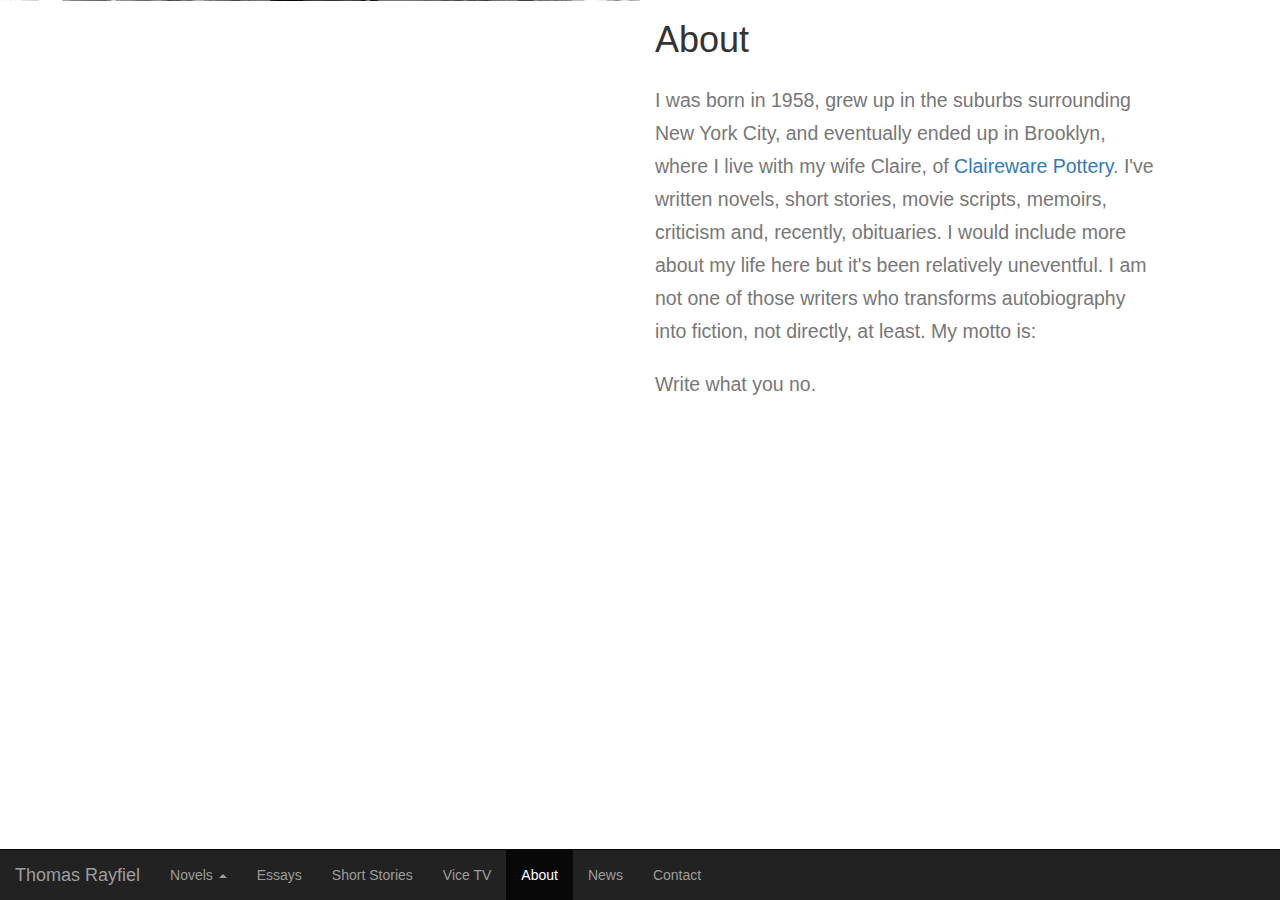
==== about.html @ d5176846 "added contact page stub, linked name in navbar to index" ====
<!DOCTYPE html>
<html lang="en">
  

<head>
    <meta charset="ANSI">
    <meta http-equiv="X-UA-Compatible" content="IE=edge">
    <meta name="viewport" content="width=device-width, initial-scale=1">
    <title>Thomas Rayfiel</title>


  <script src="https://ajax.googleapis.com/ajax/libs/jquery/1.12.4/jquery.min.js"></script>
  <link rel="stylesheet" href="https://maxcdn.bootstrapcdn.com/bootstrap/3.3.6/css/bootstrap.min.css">
  <script src="https://maxcdn.bootstrapcdn.com/bootstrap/3.3.6/js/bootstrap.min.js"></script>
 <link rel="stylesheet" href="style.css">
 <![endif]-->
</head>

<body>
<div id="header">

<nav class="navbar navbar-inverse navbar-fixed-bottom">
  <div class="container-fluid">
    <!-- Brand and toggle get grouped for better mobile display -->

    <div class="navbar-header">
<a class="navbar-brand" href="index.html">Thomas Rayfiel</a>

      <button type="button" class="navbar-toggle collapsed" data-toggle="collapse" data-target="#menubar" aria-expanded="false">
        <span class="sr-only">Toggle navigation</span>
        <span class="icon-bar"></span>
        <span class="icon-bar"></span>
        <span class="icon-bar"></span>
      </button>

    </div>
    <!-- Collect the nav links, forms, and other content for toggling -->
    <div class="collapse navbar-collapse" id="menubar">
      <ul class="nav navbar-nav">
        <li class="dropdown">
          <a href="#" class="dropdown-toggle" data-toggle="dropdown" role="button" aria-haspopup="true" aria-expanded="false">Novels <span class="caret"></span></a>
          <ul class="dropdown-menu">
            <li><a href="novels.html#splitlevels">Split-Levels</a></li>
            <li><a href="novels.html#colonygirl">Colony Girl</a></li>
            <li><a href="novels.html#eveinthecity">Eve in the City</a></li>
            <li><a href="novels.html#parallelplay">Parallel Play</a></li>
            <li><a href="novels.html#timeamongthedead">Time Among the Dead</a></li>
            <li><a href="novels.html#inpinelight">In Pinelight</a></li>
            <li><a href="novels.html#genius">Genius</a></li>
            <li><a href="novels.html#lutwidgefinch">Lutwidge Finch</a></li>
          </ul>
        </li>
        <li><a href="essays.html">Essays</a></li>
        <li><a href="shortstories.html">Short Stories</a></li>
        <li><a href="vicetv.html">Vice TV</a></li>
        <li class="active"><a href="about.html">About</a></li>
        <li><a href="news.html">News</a></li>
        <li><a href="contact.html">Contact</a></li>
      </ul>
    </div><!-- /.navbar-collapse -->
  </div><!-- /.container-fluid -->
</nav>
</div>


<div class="container-fluid" style="height:100%">
<div class="row" style="height:100%">
<div class="col-md-6 col-xs-6" style="background:url('authorphotos/milkcartons.jpg'); background-position: center; height:110%; background-size: cover;"></div>
<div class="col-md-5 col-xs-5">
<h1>About</h1>
<h2><small>I was born in 1958, grew up in the suburbs surrounding New York City, and eventually ended up in Brooklyn, where I live with my wife Claire, of <a href="http://claireware.net">Claireware Pottery</a>.  I've written novels, short stories, movie scripts, memoirs, criticism and, recently, obituaries.  I would include more about my life here but it's been relatively uneventful. I am not one of those writers who transforms autobiography into fiction, not directly, at least. My motto is:</small></h2>

<h2><small>Write what you no.</small></h2>

</div>
</div>
</div>

</body>
</html>
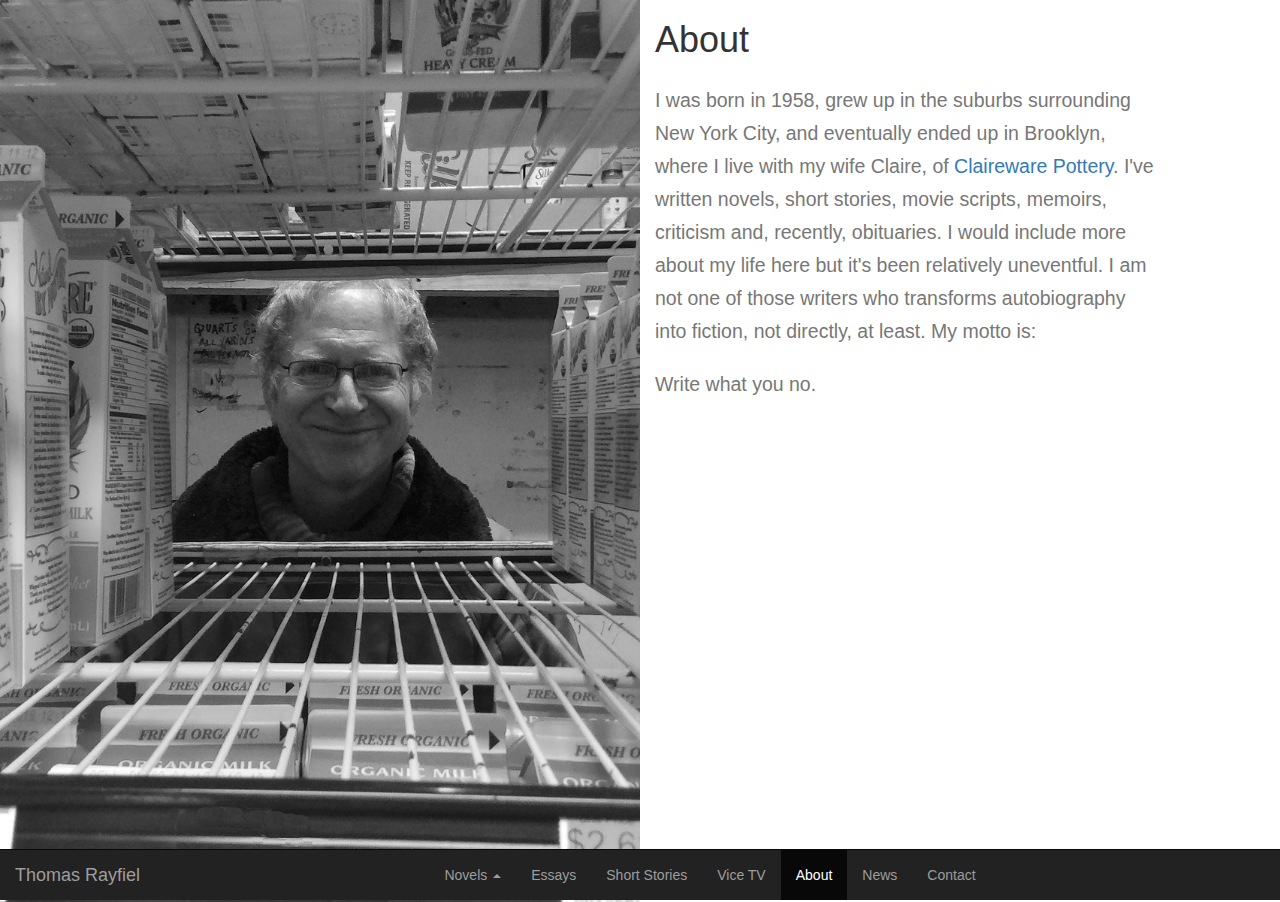
==== commit e4aef60c: "added image versions of pdfs" ====
--- a/about.html
+++ b/about.html
@@ -1,80 +1,81 @@
-<!DOCTYPE html>
-<html lang="en">
-  
-
-<head>
-    <meta charset="ANSI">
-    <meta http-equiv="X-UA-Compatible" content="IE=edge">
-    <meta name="viewport" content="width=device-width, initial-scale=1">
-    <title>Thomas Rayfiel</title>
-
-
-  <script src="https://ajax.googleapis.com/ajax/libs/jquery/1.12.4/jquery.min.js"></script>
-  <link rel="stylesheet" href="https://maxcdn.bootstrapcdn.com/bootstrap/3.3.6/css/bootstrap.min.css">
-  <script src="https://maxcdn.bootstrapcdn.com/bootstrap/3.3.6/js/bootstrap.min.js"></script>
- <link rel="stylesheet" href="style.css">
- <![endif]-->
-</head>
-
-<body>
-<div id="header">
-
-<nav class="navbar navbar-inverse navbar-fixed-bottom">
-  <div class="container-fluid">
-    <!-- Brand and toggle get grouped for better mobile display -->
-
-    <div class="navbar-header">
-<a class="navbar-brand" href="index.html">Thomas Rayfiel</a>
-
-      <button type="button" class="navbar-toggle collapsed" data-toggle="collapse" data-target="#menubar" aria-expanded="false">
-        <span class="sr-only">Toggle navigation</span>
-        <span class="icon-bar"></span>
-        <span class="icon-bar"></span>
-        <span class="icon-bar"></span>
-      </button>
-
-    </div>
-    <!-- Collect the nav links, forms, and other content for toggling -->
-    <div class="collapse navbar-collapse" id="menubar">
-      <ul class="nav navbar-nav">
-        <li class="dropdown">
-          <a href="#" class="dropdown-toggle" data-toggle="dropdown" role="button" aria-haspopup="true" aria-expanded="false">Novels <span class="caret"></span></a>
-          <ul class="dropdown-menu">
-            <li><a href="novels.html#splitlevels">Split-Levels</a></li>
-            <li><a href="novels.html#colonygirl">Colony Girl</a></li>
-            <li><a href="novels.html#eveinthecity">Eve in the City</a></li>
-            <li><a href="novels.html#parallelplay">Parallel Play</a></li>
-            <li><a href="novels.html#timeamongthedead">Time Among the Dead</a></li>
-            <li><a href="novels.html#inpinelight">In Pinelight</a></li>
-            <li><a href="novels.html#genius">Genius</a></li>
-            <li><a href="novels.html#lutwidgefinch">Lutwidge Finch</a></li>
-          </ul>
-        </li>
-        <li><a href="essays.html">Essays</a></li>
-        <li><a href="shortstories.html">Short Stories</a></li>
-        <li><a href="vicetv.html">Vice TV</a></li>
-        <li class="active"><a href="about.html">About</a></li>
-        <li><a href="news.html">News</a></li>
-        <li><a href="contact.html">Contact</a></li>
-      </ul>
-    </div><!-- /.navbar-collapse -->
-  </div><!-- /.container-fluid -->
-</nav>
-</div>
-
-
-<div class="container-fluid" style="height:100%">
-<div class="row" style="height:100%">
-<div class="col-md-6 col-xs-6" style="background:url('authorphotos/milkcartons.jpg'); background-position: center; height:110%; background-size: cover;"></div>
-<div class="col-md-5 col-xs-5">
-<h1>About</h1>
-<h2><small>I was born in 1958, grew up in the suburbs surrounding New York City, and eventually ended up in Brooklyn, where I live with my wife Claire, of <a href="http://claireware.net">Claireware Pottery</a>.  I've written novels, short stories, movie scripts, memoirs, criticism and, recently, obituaries.  I would include more about my life here but it's been relatively uneventful. I am not one of those writers who transforms autobiography into fiction, not directly, at least. My motto is:</small></h2>
-
-<h2><small>Write what you no.</small></h2>
-
-</div>
-</div>
-</div>
-
-</body>
-</html>
+﻿<!DOCTYPE html>
+<html lang="en">
+  
+
+<head>
+    <meta charset="utf-8">+ 
+    <meta http-equiv="X-UA-Compatible" content="IE=edge">
+    <meta name="viewport" content="width=device-width, initial-scale=1">
+    <title>Thomas Rayfiel</title>
+
+
+  <script src="https://ajax.googleapis.com/ajax/libs/jquery/1.12.4/jquery.min.js"></script>
+  <link rel="stylesheet" href="https://maxcdn.bootstrapcdn.com/bootstrap/3.3.6/css/bootstrap.min.css">
+  <script src="https://maxcdn.bootstrapcdn.com/bootstrap/3.3.6/js/bootstrap.min.js"></script>
+ <link rel="stylesheet" href="style.css">
+ <![endif]-->
+</head>
+
+<body>
+<div id="header">
+
+<nav class="navbar navbar-inverse navbar-fixed-bottom">
+  <div class="container-fluid">
+    <!-- Brand and toggle get grouped for better mobile display -->
+
+    <div class="navbar-header">
+<a class="navbar-brand" href="index.html">Thomas Rayfiel</a>
+
+      <button type="button" class="navbar-toggle collapsed" data-toggle="collapse" data-target="#menubar" aria-expanded="false">
+        <span class="sr-only">Toggle navigation</span>
+        <span class="icon-bar"></span>
+        <span class="icon-bar"></span>
+        <span class="icon-bar"></span>
+      </button>
+
+    </div>
+    <!-- Collect the nav links, forms, and other content for toggling -->
+    <div class="collapse navbar-collapse" id="menubar">
+      <ul class="nav navbar-nav">
+        <li class="dropdown">
+          <a href="#" class="dropdown-toggle" data-toggle="dropdown" role="button" aria-haspopup="true" aria-expanded="false">Novels <span class="caret"></span></a>
+          <ul class="dropdown-menu">
+            <li><a href="novels.html#splitlevels">Split-Levels</a></li>
+            <li><a href="novels.html#colonygirl">Colony Girl</a></li>
+            <li><a href="novels.html#eveinthecity">Eve in the City</a></li>
+            <li><a href="novels.html#parallelplay">Parallel Play</a></li>
+            <li><a href="novels.html#timeamongthedead">Time Among the Dead</a></li>
+            <li><a href="novels.html#inpinelight">In Pinelight</a></li>
+            <li><a href="novels.html#genius">Genius</a></li>
+            <li><a href="novels.html#lutwidgefinch">Lutwidge Finch</a></li>
+          </ul>
+        </li>
+        <li><a href="essays.html">Essays</a></li>
+        <li><a href="shortstories.html">Short Stories</a></li>
+        <li><a href="vicetv.html">Vice TV</a></li>
+        <li class="active"><a href="about.html">About</a></li>
+        <li><a href="news.html">News</a></li>
+        <li><a href="contact.html">Contact</a></li>
+      </ul>
+    </div><!-- /.navbar-collapse -->
+  </div><!-- /.container-fluid -->
+</nav>
+</div>
+
+
+<div class="container-fluid page-bottom" style="height:100%">
+<div class="row" style="height:100%">
+<div class="col-md-6 col-xs-6" style="background:url('authorphotos/milkcartons.jpg'); background-position: center; background-size: cover; height:110%"></div>
+<div class="col-md-5 col-xs-5">
+<h1>About</h1>
+<h2><small>I was born in 1958, grew up in the suburbs surrounding New York City, and eventually ended up in Brooklyn, where I live with my wife Claire, of <a href="http://claireware.net">Claireware Pottery</a>.  I've written novels, short stories, movie scripts, memoirs, criticism and, recently, obituaries.  I would include more about my life here but it's been relatively uneventful. I am not one of those writers who transforms autobiography into fiction, not directly, at least. My motto is:</small></h2>
+
+<h2><small>Write what you no.</small></h2>
+
+</div>
+</div>
+</div>
+
+</body>
+</html>
--- a/style.css
+++ b/style.css
@@ -0,0 +1,44 @@
+html, body {
+  height: 100%;
+}
+
+@media (min-width: 768px) {
+    .navbar .navbar-nav {
+        display: inline-block;
+        float: none;
+        vertical-align: top;
+    }
+
+    .navbar .navbar-collapse {
+        text-align: center;
+    }
+}
+
+.page-bottom{
+  padding-bottom: 80px;
+}
+
+.vertical-center {
+  min-height: 100%;  /* Fallback for vh unit */
+  min-height: 100vh; 
+  /* Make it a flex container */
+  display: -webkit-box;
+  display: -moz-box;
+  display: -ms-flexbox;
+  display: -webkit-flex;
+  display: flex; 
+  
+  /* Align the bootstrap's container vertically */
+    -webkit-box-align : center;
+  -webkit-align-items : center;
+       -moz-box-align : center;
+       -ms-flex-align : center;
+          align-items : center;
+    width: 100%;
+  
+         -webkit-box-pack : center;
+            -moz-box-pack : center;
+            -ms-flex-pack : center;
+  -webkit-justify-content : center;
+          justify-content : center;
+}
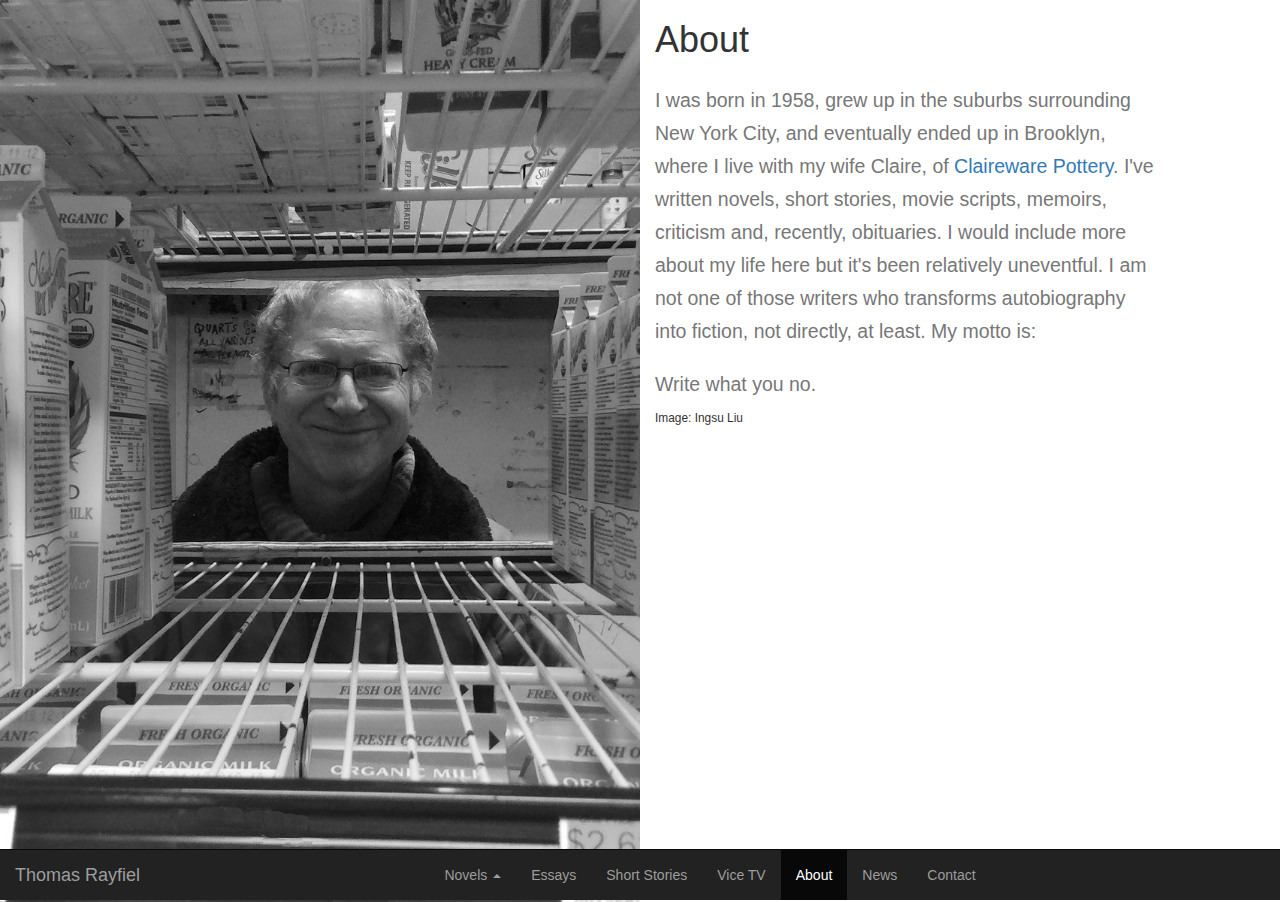
==== commit ca4114c6: "essays and short stories" ====
--- a/about.html
+++ b/about.html
@@ -73,6 +73,7 @@
 
 <h2><small>Write what you no.</small></h2>
 
+<small>Image: Ingsu Liu</small>
 </div>
 </div>
 </div>
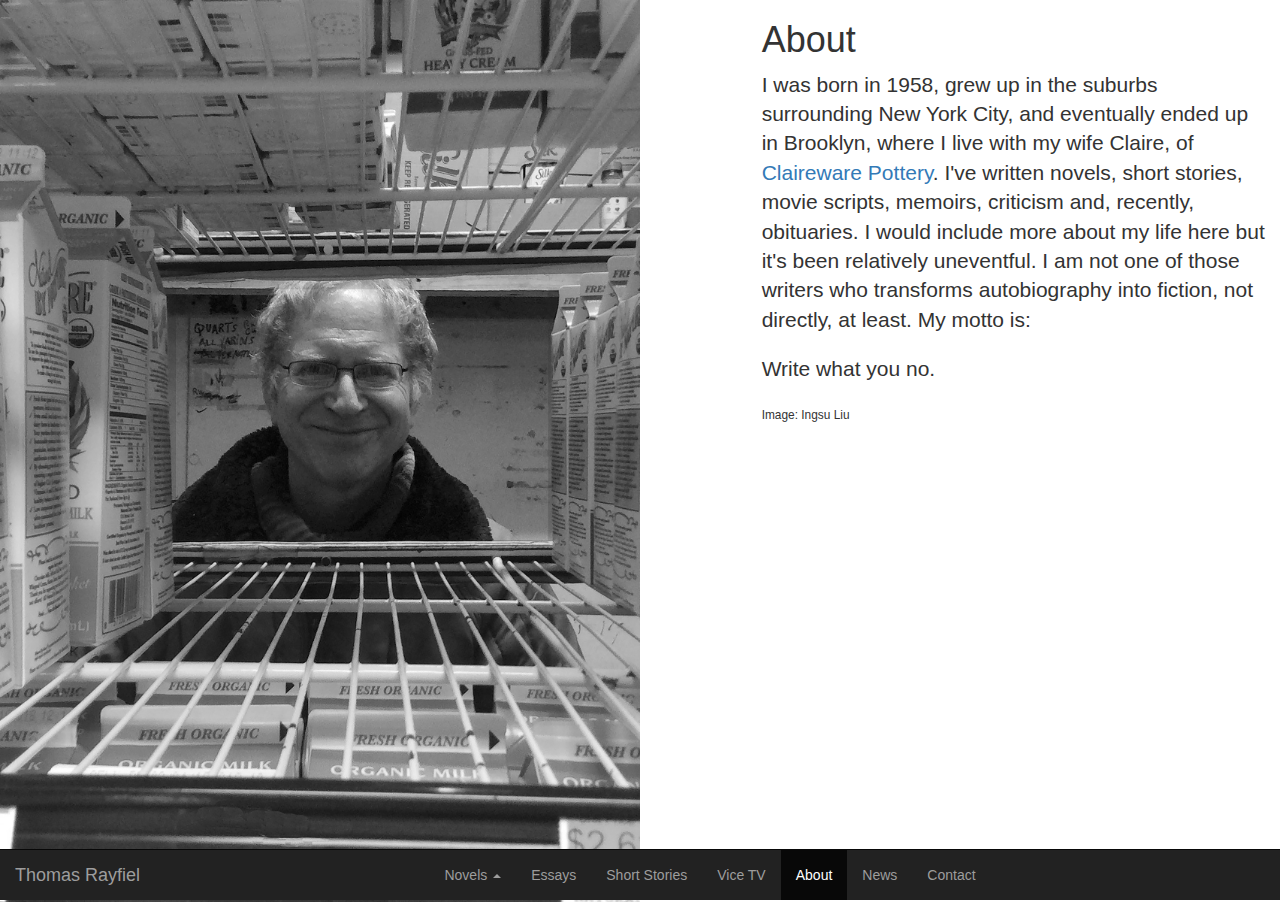
==== commit e3d50dd6: "fixing mobile sizing" ====
--- a/about.html
+++ b/about.html
@@ -66,12 +66,12 @@
 
 <div class="container-fluid page-bottom" style="height:100%">
 <div class="row" style="height:100%">
-<div class="col-md-6 col-xs-6" style="background:url('authorphotos/milkcartons.jpg'); background-position: center; background-size: cover; height:110%"></div>
-<div class="col-md-5 col-xs-5">
+<div class="col-md-6 col-xs-12" style="background:url('authorphotos/milkcartons.jpg'); background-position: center; background-size: cover; height:110%"></div>
+<div class="col-md-5 col-xs-10 col-xs-offset-1">
 <h1>About</h1>
-<h2><small>I was born in 1958, grew up in the suburbs surrounding New York City, and eventually ended up in Brooklyn, where I live with my wife Claire, of <a href="http://claireware.net">Claireware Pottery</a>.  I've written novels, short stories, movie scripts, memoirs, criticism and, recently, obituaries.  I would include more about my life here but it's been relatively uneventful. I am not one of those writers who transforms autobiography into fiction, not directly, at least. My motto is:</small></h2>
+<p class="lead">I was born in 1958, grew up in the suburbs surrounding New York City, and eventually ended up in Brooklyn, where I live with my wife Claire, of <a href="http://claireware.net">Claireware Pottery</a>.  I've written novels, short stories, movie scripts, memoirs, criticism and, recently, obituaries.  I would include more about my life here but it's been relatively uneventful. I am not one of those writers who transforms autobiography into fiction, not directly, at least. My motto is:</p>
 
-<h2><small>Write what you no.</small></h2>
+<p class="lead">Write what you no.</p>
 
 <small>Image: Ingsu Liu</small>
 </div>
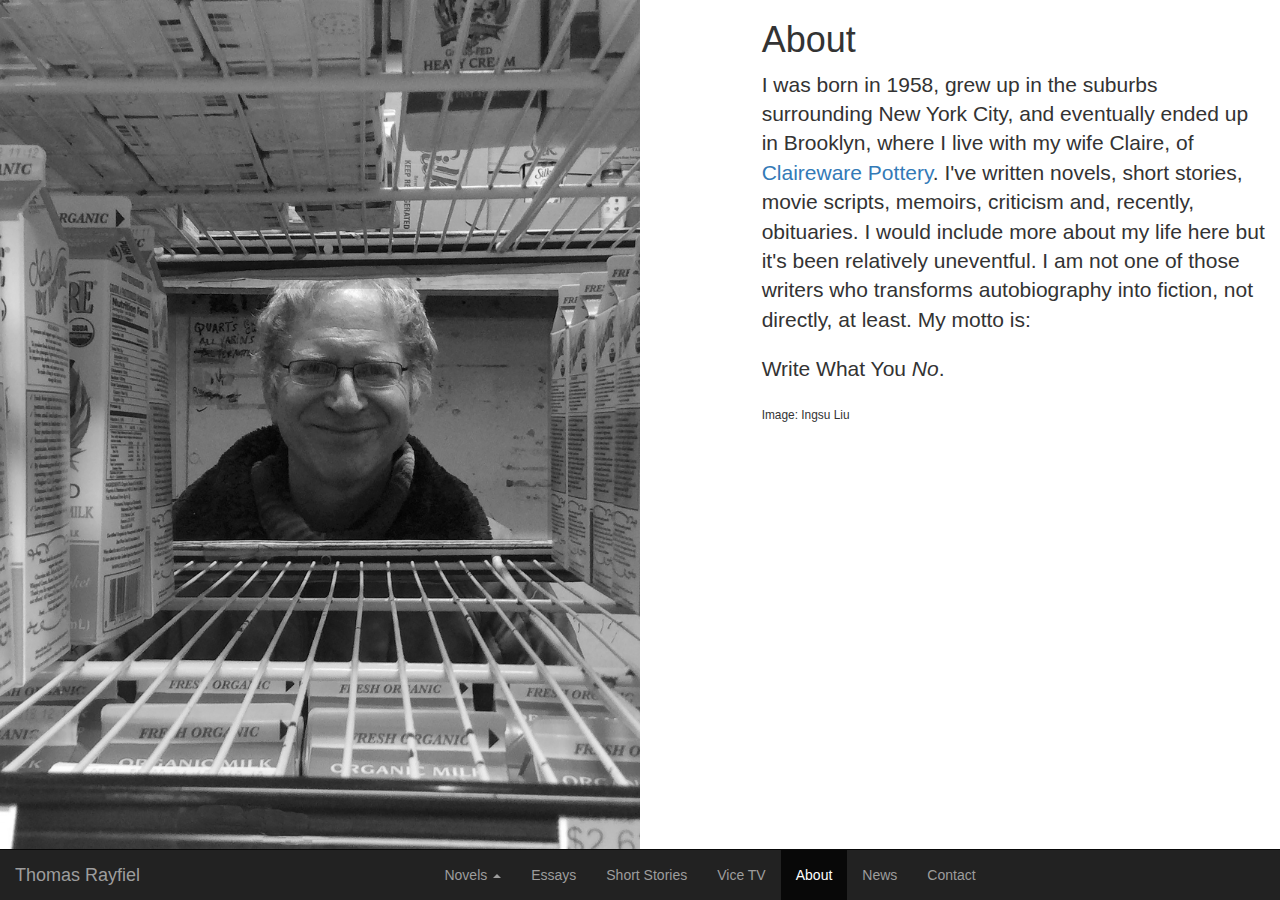
==== commit 7e54aa8b: "fixing mobile sizing in about page and scrolling in novels" ====
--- a/about.html
+++ b/about.html
@@ -6,7 +6,7 @@
     <meta charset="utf-8">  
     <meta http-equiv="X-UA-Compatible" content="IE=edge">
-    <meta name="viewport" content="width=device-width, initial-scale=1">
+    <meta name="viewport" content="width=device-width, initial-scale=1.0">
     <title>Thomas Rayfiel</title>
 
 
@@ -66,12 +66,12 @@
 
 <div class="container-fluid page-bottom" style="height:100%">
 <div class="row" style="height:100%">
-<div class="col-md-6 col-xs-12" style="background:url('authorphotos/milkcartons.jpg'); background-position: center; background-size: cover; height:110%"></div>
+<div class="col-md-6 col-xs-12 about-image"></div>
 <div class="col-md-5 col-xs-10 col-xs-offset-1">
 <h1>About</h1>
 <p class="lead">I was born in 1958, grew up in the suburbs surrounding New York City, and eventually ended up in Brooklyn, where I live with my wife Claire, of <a href="http://claireware.net">Claireware Pottery</a>.  I've written novels, short stories, movie scripts, memoirs, criticism and, recently, obituaries.  I would include more about my life here but it's been relatively uneventful. I am not one of those writers who transforms autobiography into fiction, not directly, at least. My motto is:</p>
 
-<p class="lead">Write what you no.</p>
+<p class="lead">Write What You <i>No</i>.</p>
 
 <small>Image: Ingsu Liu</small>
 </div>
--- a/style.css
+++ b/style.css
@@ -12,6 +12,24 @@
     .navbar .navbar-collapse {
         text-align: center;
     }
+}
+
+.about-image{
+	background:url('authorphotos/milkcartons.jpg'); 
+	background-position: center; 
+	background-size: cover; 
+}
+
+@media screen and (max-width: 62em){
+	.about-image{
+	height:40vh;
+	}
+}
+
+@media screen and (min-width: 63em){
+	.about-image{
+		height:100vh;
+	}
 }
 
 .page-bottom{
@@ -42,3 +60,4 @@
   -webkit-justify-content : center;
           justify-content : center;
 }
+                                                                                                                                                 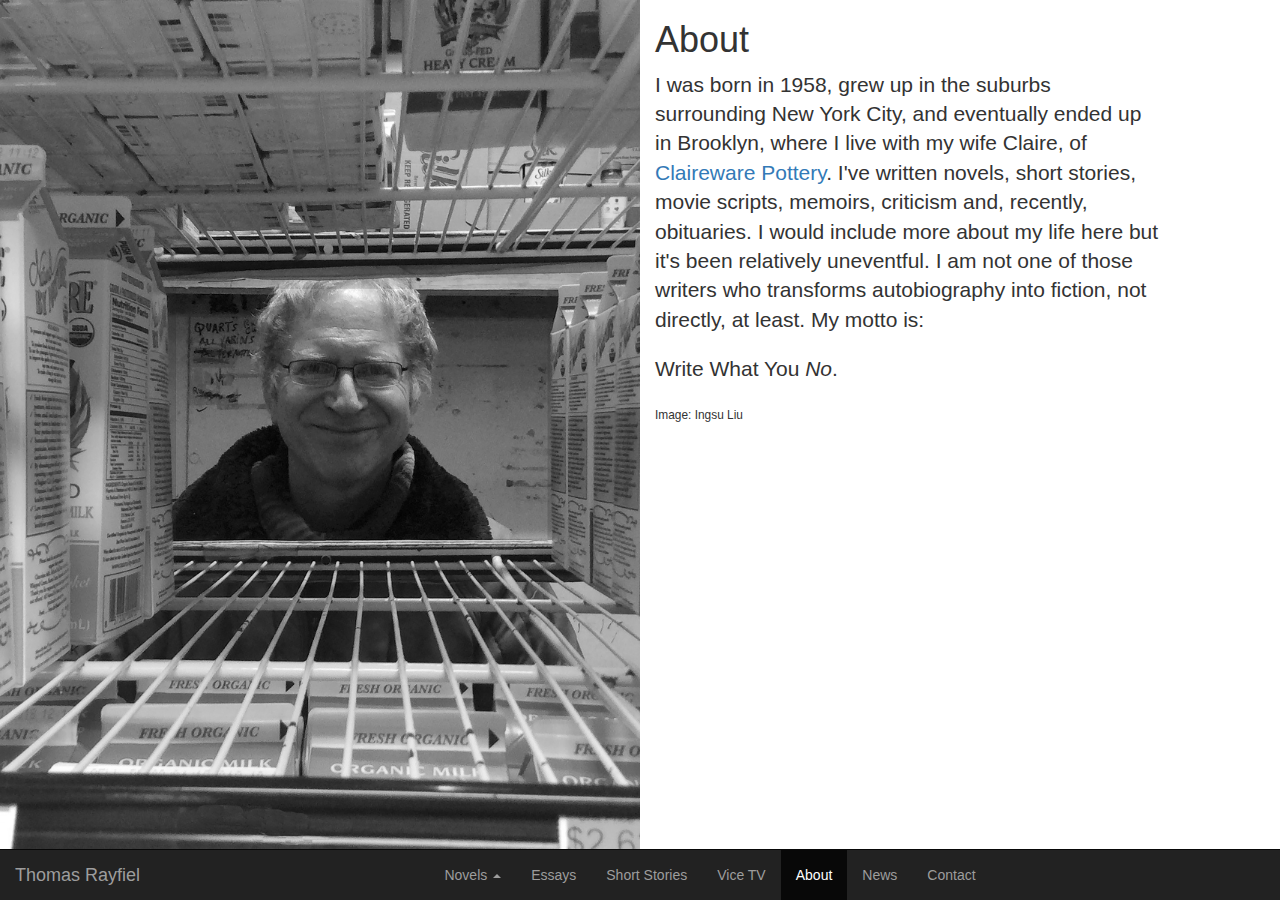
==== commit 69ac064b: "about spacing" ====
--- a/about.html
+++ b/about.html
@@ -42,13 +42,13 @@
           <a href="#" class="dropdown-toggle" data-toggle="dropdown" role="button" aria-haspopup="true" aria-expanded="false">Novels <span class="caret"></span></a>
           <ul class="dropdown-menu">
             <li><a href="novels.html#splitlevels">Split-Levels</a></li>
+            <li><a href="novels.html#lutwidgefinch">Lutwidge Finch</a></li>
             <li><a href="novels.html#colonygirl">Colony Girl</a></li>
             <li><a href="novels.html#eveinthecity">Eve in the City</a></li>
             <li><a href="novels.html#parallelplay">Parallel Play</a></li>
             <li><a href="novels.html#timeamongthedead">Time Among the Dead</a></li>
             <li><a href="novels.html#inpinelight">In Pinelight</a></li>
             <li><a href="novels.html#genius">Genius</a></li>
-            <li><a href="novels.html#lutwidgefinch">Lutwidge Finch</a></li>
           </ul>
         </li>
         <li><a href="essays.html">Essays</a></li>
@@ -65,15 +65,16 @@
 
 
 <div class="container-fluid page-bottom" style="height:100%">
-<div class="row" style="height:100%">
+<div class="row page-bottom" style="height:100%">
 <div class="col-md-6 col-xs-12 about-image"></div>
-<div class="col-md-5 col-xs-10 col-xs-offset-1">
+<div class="col-md-5 col-xs-12">
 <h1>About</h1>
 <p class="lead">I was born in 1958, grew up in the suburbs surrounding New York City, and eventually ended up in Brooklyn, where I live with my wife Claire, of <a href="http://claireware.net">Claireware Pottery</a>.  I've written novels, short stories, movie scripts, memoirs, criticism and, recently, obituaries.  I would include more about my life here but it's been relatively uneventful. I am not one of those writers who transforms autobiography into fiction, not directly, at least. My motto is:</p>
 
 <p class="lead">Write What You <i>No</i>.</p>
 
-<small>Image: Ingsu Liu</small>
+<p><small>Image: Ingsu Liu</small><p>
+<p>&nbsp;</p><p>&nbsp;</p>
 </div>
 </div>
 </div>
--- a/style.css
+++ b/style.css
@@ -1,5 +1,9 @@
 html, body {
   height: 100%;
+}
+
+.navbar .navbar-default .navbar-fixed-bottom .collapse .navbar-inner .navbar-collapse {
+    overflow-y: auto !important;
 }
 
 @media (min-width: 768px) {
@@ -17,23 +21,36 @@
 .about-image{
 	background:url('authorphotos/milkcartons.jpg'); 
 	background-position: center; 
-	background-size: cover; 
+	background-size: cover;
 }
+
 
 @media screen and (max-width: 62em){
 	.about-image{
-	height:40vh;
+	    height:40vh;
+	}
+	.novel-image{
+		height:50vh;
+	background-position: center !important; 
+	background-size: cover !important;
 	}
 }
 
-@media screen and (min-width: 63em){
+
+@media screen and (min-width: 62.1em){
 	.about-image{
 		height:100vh;
+	}
+	.novel-image{
+		height:70vh;
+		background-size: contain !important;
+    background-repeat: no-repeat !important;
+	
 	}
 }
 
 .page-bottom{
-  padding-bottom: 80px;
+  margin-bottom: 5em;
 }
 
 .vertical-center {
